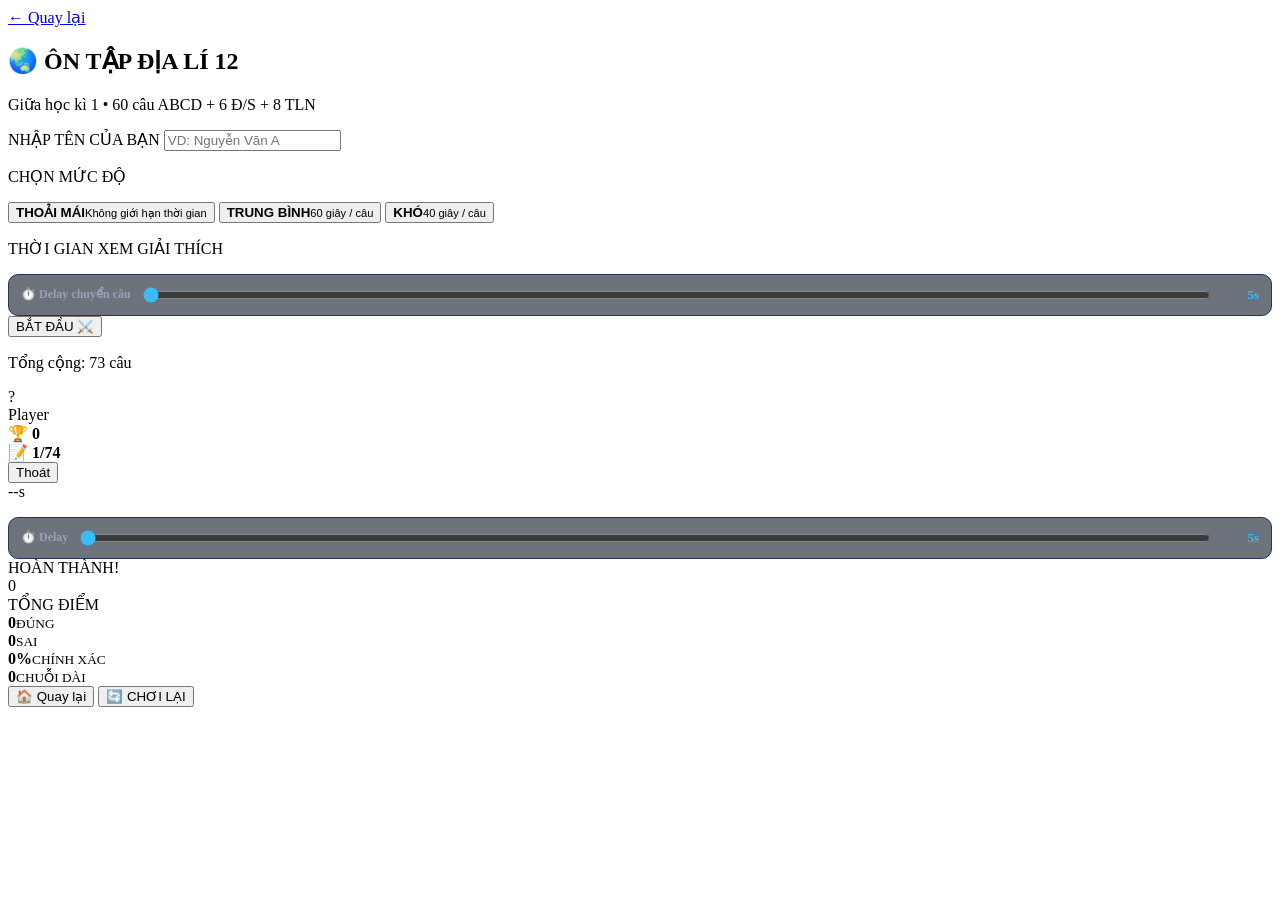
==== game-dia.html @ 47843f36 "Add initial game-dia.html file for geography quiz" ====
<!DOCTYPE html>
<html lang="vi">
<head>
<meta charset="UTF-8">
<meta name="viewport" content="width=device-width, initial-scale=1">
<title>Ôn tập Địa lí 12 - Giữa kì 1</title>
<link rel="stylesheet" href="style.css">
<style>
/* ===== OPTION ABCD ===== */
.option{display:flex;gap:12px;align-items:flex-start;width:100%;text-align:left;padding:13px 15px;border-radius:13px;border:1.5px solid #2b3a55;background:#101a2c;color:#dbe4f3;font-size:15px;line-height:1.5;cursor:pointer;transition:.16s;font-family:inherit;margin-bottom:10px}
.option:hover{border-color:#38bdf8;background:#16233a;transform:translateX(4px)}
.option .letter{flex:0 0 28px;height:28px;border-radius:50%;display:flex;align-items:center;justify-content:center;background:#26344d;font-weight:800;font-size:13px;color:#a8b8d0}
.option .otext{flex:1;padding-top:2px}
.option.correct{background:rgba(34,197,94,.16);border-color:#22c55e;color:#bbf7d0}
.option.correct .letter{background:#22c55e;color:#052e16}
.option.wrong{background:rgba(239,68,68,.16);border-color:#ef4444;color:#fecaca}
.option.wrong .letter{background:#ef4444;color:#450a0a}
.options.locked .option{pointer-events:none}

/* ===== ĐÚNG / SAI ===== */
.ds-doc{background:rgba(13,22,38,.9);border:1.5px solid #26344d;border-radius:14px;padding:16px;margin-bottom:14px}
.ds-doc .doc-label{display:inline-block;font-size:11px;font-weight:800;letter-spacing:1px;background:rgba(168,85,247,.15);color:#c084fc;padding:4px 10px;border-radius:99px;margin-bottom:10px}
.ds-doc .doc-text{font-size:14px;line-height:1.7;color:#e8eefc;font-style:italic;margin-bottom:10px}
.ds-statement{background:#101a2c;border:1.5px solid #26344d;border-radius:12px;padding:12px 14px;margin-bottom:10px;transition:.2s}
.ds-statement.correct{border-color:#22c55e;background:rgba(34,197,94,.08)}
.ds-statement.wrong{border-color:#ef4444;background:rgba(239,68,68,.08)}
.ds-statement.locked{pointer-events:none;opacity:.85}
.ds-statement .st-text{font-size:13.5px;line-height:1.55;color:#dbe4f3;margin-bottom:10px}
.ds-statement .st-text .st-letter{font-weight:900;color:#fbbf24;margin-right:6px}
.ds-statement .st-buttons{display:flex;gap:8px}
.ds-btn{flex:1;padding:9px 12px;border-radius:9px;font-family:inherit;font-size:13px;font-weight:800;cursor:pointer;border:1.5px solid;transition:.18s;background:transparent}
.ds-btn.dung{border-color:#22c55e;color:#4ade80}
.ds-btn.sai{border-color:#ef4444;color:#f87171}
.ds-btn.selected-dung{background:rgba(34,197,94,.25);color:#fff;border-color:#22c55e}
.ds-btn.selected-sai{background:rgba(239,68,68,.25);color:#fff;border-color:#ef4444}
.ds-btn.correct-ans{background:rgba(34,197,94,.3);color:#bbf7d0;border-color:#22c55e}
.ds-btn.wrong-ans{background:rgba(239,68,68,.3);color:#fecaca;border-color:#ef4444}
.ds-btn:disabled{cursor:not-allowed;opacity:.6}

/* ===== TRẢ LỜI NGẮN ===== */
.tl-q{background:rgba(13,22,38,.9);border:1.5px solid #26344d;border-radius:14px;padding:16px;margin-bottom:16px;font-size:15px;line-height:1.7;color:#e8eefc;white-space:pre-line}
.tl-input-wrap{display:flex;gap:8px;margin-bottom:12px}
.tl-input{flex:1;padding:14px 16px;border-radius:12px;background:#0d1626;border:2px solid #2b3a55;color:#e2e8f0;font-size:16px;font-family:inherit;outline:none}
.tl-input:focus{border-color:#38bdf8}
.tl-input.correct{border-color:#22c55e;background:rgba(34,197,94,.08)}
.tl-input.wrong{border-color:#ef4444;background:rgba(239,68,68,.08)}
.tl-submit{padding:14px 20px;border-radius:12px;border:none;background:linear-gradient(90deg,#0ea5e9,#6366f1);color:#fff;font-weight:800;font-size:14px;font-family:inherit;cursor:pointer;white-space:nowrap}
.tl-submit:disabled{opacity:.5;cursor:not-allowed}
.tl-hint{padding:10px 14px;border-radius:10px;background:rgba(56,189,248,.08);border:1px solid rgba(56,189,248,.25);color:#7dd3fc;font-size:13px;margin-bottom:10px}

/* ===== GIẢI THÍCH ===== */
.explain-box{padding:12px 14px;border-radius:10px;background:rgba(34,197,94,.08);border:1.5px solid #22c55e;color:#bbf7d0;font-size:13.5px;margin-top:12px;display:none;line-height:1.6}
.explain-box.show{display:block}
.explain-box.wrong{background:rgba(239,68,68,.08);border-color:#ef4444;color:#fecaca}
.explain-box .ex-label{font-weight:900;display:block;margin-bottom:6px;font-size:12.5px;letter-spacing:.5px}

/* ===== FEEDBACK ===== */
.ds-feedback{text-align:center;padding:12px;border-radius:10px;font-weight:800;font-size:14px;margin-top:12px;display:none}
.ds-feedback.show{display:block}
.ds-feedback.ok{background:rgba(34,197,94,.12);border:1.5px solid #22c55e;color:#4ade80}
.ds-feedback.no{background:rgba(239,68,68,.12);border:1.5px solid #ef4444;color:#f87171}

/* ===== DELAY SLIDER ===== */
.delay-row{display:flex;align-items:center;gap:10px;margin-top:14px;padding:10px 12px;background:rgba(13,22,38,.6);border:1px solid #26344d;border-radius:10px}
.delay-row .lbl{font-size:12px;font-weight:700;color:#94a3b8;white-space:nowrap}
.delay-row input[type="range"]{flex:1;accent-color:#38bdf8;cursor:pointer}
.delay-row .val{font-size:13px;font-weight:900;color:#38bdf8;min-width:36px;text-align:right}
</style>
</head>
<body>
<div class="app">

<!-- ===== MÀN HÌNH BẮT ĐẦU ===== -->
<section id="screenStart" class="screen active">
  <div class="card">
    <a href="game.html" class="btn-back">← Quay lại</a>
    <h1>🌏 ÔN TẬP ĐỊA LÍ 12</h1>
    <p class="sub">Giữa học kì 1 • 60 câu ABCD + 6 Đ/S + 8 TLN</p>

    <label class="field">
      <span>NHẬP TÊN CỦA BẠN</span>
      <input id="playerName" type="text" maxlength="20" placeholder="VD: Nguyễn Văn A" autocomplete="off">
    </label>

    <p class="label-diff">CHỌN MỨC ĐỘ</p>
    <div class="diff-grid" id="diffGrid">
      <button class="diff on" type="button" data-key="easy">
        <b>THOẢI MÁI</b><small>Không giới hạn thời gian</small>
      </button>
      <button class="diff" type="button" data-key="medium">
        <b>TRUNG BÌNH</b><small>60 giây / câu</small>
      </button>
      <button class="diff" type="button" data-key="hard">
        <b>KHÓ</b><small>40 giây / câu</small>
      </button>
    </div>

    <p class="label-diff">THỜI GIAN XEM GIẢI THÍCH</p>
    <div class="delay-row">
      <span class="lbl">⏱️ Delay chuyển câu</span>
      <input type="range" id="delaySlider" min="0" max="2" step="1" value="0">
      <span class="val" id="delayVal">5s</span>
    </div>

    <button class="btn-primary" id="btnStart">BẮT ĐẦU ⚔️</button>
    <p class="foot" id="totalInfo">Đang tải câu hỏi...</p>
  </div>
</section>

<!-- ===== MÀN HÌNH LÀM BÀI ===== -->
<section id="screenQuiz" class="screen">
  <div class="card">
    <div class="topbar">
      <div class="who">
        <div class="ava" id="avatar">?</div>
        <span class="nm" id="hudName">Player</span>
      </div>
      <div class="stats">
        <div class="chip">🏆 <b id="hudScore">0</b></div>
        <div class="chip">📝 <b id="hudProgress">1/74</b></div>
        <button class="btn-quit" id="btnQuit">Thoát</button>
      </div>
    </div>

    <div class="timer-wrap" id="timerWrap">
      <div class="timer-track"><div class="timer-fill" id="timerFill"></div></div>
      <div class="timer-txt" id="timerText">--s</div>
    </div>

    <div id="questionWrap"></div>
    <div class="ds-feedback" id="feedback"></div>
    <div class="explain-box" id="explainBox"></div>

    <div class="delay-row" style="margin-top:16px">
      <span class="lbl">⏱️ Delay</span>
      <input type="range" id="delaySlider2" min="0" max="2" step="1" value="0">
      <span class="val" id="delayVal2">5s</span>
    </div>
  </div>
</section>

<!-- ===== MÀN HÌNH KẾT THÚC ===== -->
<section id="screenEnd" class="screen">
  <div class="card">
    <div class="end-title" id="endTitle">HOÀN THÀNH!</div>
    <div class="end-name" id="endName"></div>
    <div class="score-big" id="endScore">0</div>
    <div class="score-lbl">TỔNG ĐIỂM</div>

    <div class="stat-grid">
      <div class="stat g"><b id="stCorrect">0</b><small>ĐÚNG</small></div>
      <div class="stat r"><b id="stWrong">0</b><small>SAI</small></div>
      <div class="stat y"><b id="stAcc">0%</b><small>CHÍNH XÁC</small></div>
      <div class="stat"><b id="stStreak">0</b><small>CHUỖI DÀI</small></div>
    </div>

    <div class="wrong-list" id="wrongList"></div>

    <div class="btn-row">
      <button class="btn-ghost" id="btnHome">🏠 Quay lại</button>
      <button class="btn-primary" id="btnReplay" style="flex:1">🔄 CHƠI LẠI</button>
    </div>
  </div>
</section>

</div>
<script>
/* ===== STATE ===== */
const params = new URLSearchParams(window.location.search);
let DANH_SACH_CAU = [];
let danhSachChoi = [];
let cauHienTai = 0;
let selectedDiff = "easy";
let playerName = "";
let score = 0;
let correctCount = 0;
let wrongCount = 0;
let streak = 0;
let bestStreak = 0;
let timerId = null;
let timeLeft = 0;
let totalTime = 0;
let wrongList = [];
let soYDaTraLoi = 0;
let soYDungTrongCau = 0;
let delayOptions = [5, 10, 20];   /* 3 mức delay */
let delayChoice = 0;              /* index vào delayOptions */

const $ = id => document.getElementById(id);

const DIFFICULTIES = {
  easy:   { label:"THOẢI MÁI",   time: 0  },
  medium: { label:"TRUNG BÌNH",  time: 60 },
  hard:   { label:"KHÓ",         time: 40 }
};

/* ===== LOAD DATA ===== */
const scriptData = document.createElement("script");
scriptData.src = "data/dia-giua-ki-1.js";
scriptData.onerror = function(){
  $("totalInfo").innerHTML = '<span style="color:#f87171">⚠️ Chưa có file data/dia-giua-ki-1.js!</span>';
  $("btnStart").disabled = true;
};
scriptData.onload = function(){
  DANH_SACH_CAU = window.DIA_ALL || [];
  $("totalInfo").textContent = "Tổng cộng: " + DANH_SACH_CAU.length + " câu";
  initEvents();
};
document.body.appendChild(scriptData);

/* ===== INIT EVENTS ===== */
function initEvents(){
  /* Chọn mức độ */
  [...$("diffGrid").querySelectorAll(".diff")].forEach(btn=>{
    btn.onclick = ()=>{
      selectedDiff = btn.dataset.key;
      [...$("diffGrid").children].forEach(b=>b.classList.toggle("on", b === btn));
    };
  });

  /* Gán sự kiện cho 2 thanh gạt delay */
  ["delaySlider", "delaySlider2"].forEach(id => {
    const el = $(id);
    if(!el) return;
    el.value = delayChoice;
    el.oninput = function(){
      delayChoice = parseInt(this.value);
      updateDelayLabels();
    };
  });
  updateDelayLabels();

  $("btnStart").onclick = startGame;
  $("playerName").addEventListener("keydown", e=>{ if(e.key === "Enter") startGame(); });
  $("btnQuit").onclick = ()=>{ if(confirm("Thoát?")) window.location.href = "game.html"; };
  $("btnHome").onclick = ()=>{ window.location.href = "game.html"; };
  $("btnReplay").onclick = ()=>{ window.location.reload(); };
}

/* Cập nhật nhãn hiển thị delay trên cả 2 thanh gạt */
function updateDelayLabels(){
  const txt = delayOptions[delayChoice] + "s";
  if($("delayVal"))  $("delayVal").textContent  = txt;
  if($("delayVal2")) $("delayVal2").textContent = txt;
}

/* Lấy số giây delay hiện tại */
function getDelaySec(){
  return delayOptions[delayChoice];
}

/* ===== START GAME ===== */
function startGame(){
  const name = $("playerName").value.trim();
  if(!name){
    $("playerName").classList.add("err");
    $("playerName").focus();
    setTimeout(()=>$("playerName").classList.remove("err"), 450);
    return;
  }
  if(DANH_SACH_CAU.length === 0){ alert("Chưa có câu hỏi!"); return; }

  playerName = name;
  score = 0; correctCount = 0; wrongCount = 0; streak = 0; bestStreak = 0;
  cauHienTai = 0; wrongList = [];
  soYDaTraLoi = 0; soYDungTrongCau = 0;

  /* Trộn thứ tự câu hỏi */
  danhSachChoi = [...DANH_SACH_CAU].sort(()=>Math.random()-0.5);

  $("hudName").textContent = playerName;
  $("avatar").textContent = playerName.charAt(0).toUpperCase();
  $("hudScore").textContent = "0";

  showScreen("screenQuiz");
  renderQuestion();
}

function showScreen(id){
  document.querySelectorAll(".screen").forEach(s=>s.classList.toggle("active", s.id === id));
  window.scrollTo({top:0, behavior:"smooth"});
}

/* ===== RENDER CÂU HỎI (router) ===== */
function renderQuestion(){
  if(cauHienTai >= danhSachChoi.length || !danhSachChoi[cauHienTai]){
    endGame(); return;
  }

  const cau = danhSachChoi[cauHienTai];
  $("hudProgress").textContent = (cauHienTai + 1) + "/" + danhSachChoi.length;

  const wrap = $("questionWrap");
  wrap.innerHTML = "";

  const fb = $("feedback");
  fb.textContent = "";
  fb.className = "ds-feedback";

  const ex = $("explainBox");
  ex.textContent = "";
  ex.className = "explain-box";

  soYDaTraLoi = 0;
  soYDungTrongCau = 0;

  if(cau.type === "abcd")         renderABCD(cau, wrap);
  else if(cau.type === "dungsai") renderDungSai(cau, wrap);
  else if(cau.type === "tlngan")  renderTLNgan(cau, wrap);

  startTimer();
}

/* ===== BỘ ĐẾM THỜI GIAN ===== */
function startTimer(){
  clearInterval(timerId);
  const cfg = DIFFICULTIES[selectedDiff];
  const time = cfg.time;

  if(time === 0){
    $("timerWrap").style.display = "none";
    return;
  }
  $("timerWrap").style.display = "flex";
  totalTime = time;
  timeLeft = time;
  paintTimer();

  timerId = setInterval(function(){
    timeLeft -= 0.1;
    if(timeLeft <= 0){
      timeLeft = 0; paintTimer();
      clearInterval(timerId);
      handleTimeout();
    } else paintTimer();
  }, 100);
}

function paintTimer(){
  const p = Math.max(0, timeLeft / totalTime) * 100;
  const fill = $("timerFill");
  fill.style.width = p + "%";
  fill.style.background = p>50 ? "linear-gradient(90deg,#22c55e,#4ade80)"
    : p>20 ? "linear-gradient(90deg,#f59e0b,#fbbf24)"
    : "linear-gradient(90deg,#dc2626,#ef4444)";
  $("timerText").textContent = Math.ceil(timeLeft) + "s";
  $("timerText").style.color = p<=20 ? "#f87171" : "#94a3b8";
}

/* ===== FEEDBACK + GIẢI THÍCH ===== */
function setFeedback(ok, text){
  const f = $("feedback");
  f.textContent = text;
  f.className = "ds-feedback show " + (ok ? "ok" : "no");
}

function showExplain(text, isCorrect){
  const ex = $("explainBox");
  ex.className = "explain-box show" + (isCorrect ? "" : " wrong");
  ex.innerHTML = '<span class="ex-label">' + (isCorrect ? "💡 GIẢI THÍCH" : "💡 ĐÁP ÁN & GIẢI THÍCH") + '</span>' + text;
}

/* ===== CHUYỂN CÂU (delay theo thanh gạt) ===== */
function nextAfterDelay(){
  clearInterval(timerId);
  cauHienTai++;
  const sec = getDelaySec();
  setTimeout(function(){
    renderQuestion();
  }, sec * 1000);
}

/* ===== XỬ LÝ HẾT GIỜ ===== */
function handleTimeout(){
  const cau = danhSachChoi[cauHienTai];
  if(!cau) return;
  streak = 0;
  const type = cau.type;

  if(type === "abcd"){
    wrongCount++;
    wrongList.push({ type:"ABCD", q:cau.q, correct:"ABCD"[cau.a] + ". " + cau.o[cau.a] });
    const opts = $("options");
    if(opts){
      opts.classList.add("locked");
      [...opts.children].forEach(function(b,i){ if(i === cau.a) b.classList.add("correct"); });
    }
    showExplain(cau.explain || "Đáp án đúng là " + "ABCD"[cau.a], false);
  } else if(type === "dungsai"){
    const conLai = 4 - soYDaTraLoi;
    wrongCount += conLai;
    cau.statements.forEach(function(st, idx){
      const el = document.querySelector('.ds-statement[data-idx="' + idx + '"]');
      if(el && !el.classList.contains("locked")){
        el.classList.add("locked", "wrong");
        const btns = el.querySelectorAll(".ds-btn");
        btns.forEach(function(b){ b.disabled = true; });
        if(st.answer) btns[0].classList.add("correct-ans");
        else btns[1].classList.add("correct-ans");
        wrongList.push({ type:"Đ/S", q:"Ý " + "abcd"[idx] + ") " + st.text, correct: st.answer ? "ĐÚNG" : "SAI" });
      }
    });
    showExplain("Hết giờ! Xem các ý đúng/sai bên trên.", false);
  } else if(type === "tlngan"){
    wrongCount++;
    const input = $("tlInput");
    if(input){ input.disabled = true; input.classList.add("wrong"); }
    const btn = $("tlSubmit");
    if(btn) btn.disabled = true;
    wrongList.push({ type:"TLN", q:cau.q, correct:cau.accept[0], userAns:"(hết giờ)" });
    showExplain('<b>Đáp án:</b> ' + cau.accept[0] + '<br>' + (cau.explain || ""), false);
  }

  setFeedback(false, "⏰ Hết giờ! Chuyển câu tiếp...");
  nextAfterDelay();
}
</script>
<script>
/* ===== RENDER ABCD (CÓ TRỘN ĐÁP ÁN) ===== */
function renderABCD(cau, wrap){
  /* Tạo mảng index [0,1,2,3] rồi trộn */
  const idxArr = [0, 1, 2, 3];
  for(let i = idxArr.length - 1; i > 0; i--){
    const j = Math.floor(Math.random() * (i + 1));
    [idxArr[i], idxArr[j]] = [idxArr[j], idxArr[i]];
  }
  /* correctIdxMoi = vị trí mới của đáp án đúng sau khi trộn */
  const correctIdxMoi = idxArr.indexOf(cau.a);

  const qbox = document.createElement("div");
  qbox.className = "qbox";
  qbox.innerHTML = '<div class="badge">CÂU HỎI ABCD</div><div id="qText">' + cau.q + '</div>';
  wrap.appendChild(qbox);

  const opts = document.createElement("div");
  opts.className = "options";
  opts.id = "options";

  idxArr.forEach((origIdx, newIdx)=>{
    const btn = document.createElement("button");
    btn.type = "button";
    btn.className = "option";
    btn.innerHTML = '<span class="letter">' + "ABCD"[newIdx] + '</span><span class="otext">' + cau.o[origIdx] + '</span>';
    btn.onclick = ()=>submitABCD(newIdx, correctIdxMoi, opts, cau);
    opts.appendChild(btn);
  });
  wrap.appendChild(opts);
}

function submitABCD(userIdx, correctIdx, opts, cau){
  if(opts.classList.contains("locked")) return;
  opts.classList.add("locked");
  clearInterval(timerId);

  const btns = [...opts.children];
  const isCorrect = (userIdx === correctIdx);

  btns[correctIdx].classList.add("correct");
  if(!isCorrect) btns[userIdx].classList.add("wrong");

  if(isCorrect){
    score += 100;
    correctCount++;
    streak++;
    if(streak > bestStreak) bestStreak = streak;
    setFeedback(true, "✅ Chính xác! +100đ");
    showExplain(cau.explain || "Đáp án đúng.", true);
  } else {
    streak = 0;
    wrongCount++;
    wrongList.push({
      type: "ABCD",
      q: cau.q,
      correct: "ABCD"[correctIdx] + ". " + cau.o[cau.a]
    });
    setFeedback(false, "❌ Sai! Đáp án: " + "ABCD"[correctIdx]);
    showExplain((cau.explain || "") + "<br><b>Đáp án đúng:</b> " + "ABCD"[correctIdx], false);
  }
  $("hudScore").textContent = score;
  nextAfterDelay();
}

/* ===== RENDER ĐÚNG / SAI ===== */
function renderDungSai(cau, wrap){
  const qbox = document.createElement("div");
  qbox.className = "qbox";
  qbox.innerHTML = '<div class="badge">CÂU HỎI ĐÚNG / SAI</div>';
  wrap.appendChild(qbox);

  if(cau.q){
    const doc = document.createElement("div");
    doc.className = "ds-doc";
    doc.innerHTML = '<span class="doc-label">📖 ĐỌC ĐOẠN TƯ LIỆU</span><div class="doc-text">' + cau.q + '</div>';
    wrap.appendChild(doc);
  }

  const title = document.createElement("div");
  title.style.cssText = "font-size:13px;font-weight:800;color:#fbbf24;margin:14px 0 10px;letter-spacing:.5px";
  title.textContent = "ĐÁNH GIÁ ĐÚNG / SAI CÁC Ý SAU:";
  wrap.appendChild(title);

  cau.statements.forEach((st, idx)=>{
    const letter = "abcd"[idx];
    const el = document.createElement("div");
    el.className = "ds-statement";
    el.dataset.idx = idx;

    const text = document.createElement("div");
    text.className = "st-text";
    text.innerHTML = '<span class="st-letter">' + letter + ')</span>' + st.text;

    const buttons = document.createElement("div");
    buttons.className = "st-buttons";

    const btnD = document.createElement("button");
    btnD.type = "button";
    btnD.className = "ds-btn dung";
    btnD.textContent = "✓ ĐÚNG";
    btnD.onclick = ()=>selectDungSai(idx, true, cau, el);

    const btnS = document.createElement("button");
    btnS.type = "button";
    btnS.className = "ds-btn sai";
    btnS.textContent = "✗ SAI";
    btnS.onclick = ()=>selectDungSai(idx, false, cau, el);

    buttons.append(btnD, btnS);
    el.append(text, buttons);
    wrap.appendChild(el);
  });
}

function selectDungSai(idx, chonDung, cau, el){
  if(el.classList.contains("locked")) return;
  el.classList.add("locked");

  const st = cau.statements[idx];
  const btns = el.querySelectorAll(".ds-btn");
  const dungThatSu = st.answer;
  const traLoiDung = (chonDung === dungThatSu);

  if(chonDung) btns[0].classList.add("selected-dung");
  else btns[1].classList.add("selected-sai");

  if(dungThatSu){
    btns[0].classList.add("correct-ans");
    if(!chonDung) btns[1].classList.add("wrong-ans");
  } else {
    btns[1].classList.add("correct-ans");
    if(chonDung) btns[0].classList.add("wrong-ans");
  }
  btns.forEach(b=>b.disabled = true);

  if(traLoiDung){
    el.classList.add("correct");
    soYDungTrongCau++;
    score += 25;
    correctCount++;
    streak++;
    if(streak > bestStreak) bestStreak = streak;
  } else {
    el.classList.add("wrong");
    streak = 0;
    wrongCount++;
    wrongList.push({
      type: "Đ/S",
      q: "Ý " + "abcd"[idx] + ") " + st.text,
      correct: dungThatSu ? "ĐÚNG" : "SAI"
    });
  }
  soYDaTraLoi++;
  $("hudScore").textContent = score;

  /* Đã trả lời hết 4 ý */
  if(soYDaTraLoi >= 4){
    let bonus = 0;
    if(soYDungTrongCau === 4){ bonus = 50; score += 50; }
    $("hudScore").textContent = score;
    const ok = soYDungTrongCau >= 2;
    setFeedback(ok, "Hoàn thành! Đúng " + soYDungTrongCau + "/4 ý" + (bonus ? " (+50 bonus)" : ""));
    showExplain("Đúng " + soYDungTrongCau + "/4 ý." + (bonus ? " <b>+50đ thưởng!</b>" : ""), ok);
    nextAfterDelay();
  }
}

/* ===== RENDER TRẢ LỜI NGẮN ===== */
function renderTLNgan(cau, wrap){
  const qBox = document.createElement("div");
  qBox.className = "tl-q";
  qBox.textContent = cau.q;
  wrap.appendChild(qBox);

  if(cau.hint){
    const hint = document.createElement("div");
    hint.className = "tl-hint";
    hint.innerHTML = '<b>💡 Gợi ý:</b> ' + cau.hint;
    wrap.appendChild(hint);
  }

  const inputWrap = document.createElement("div");
  inputWrap.className = "tl-input-wrap";
  const input = document.createElement("input");
  input.type = "text";
  input.className = "tl-input";
  input.id = "tlInput";
  input.placeholder = "Nhập đáp án...";
  input.autocomplete = "off";
  const btn = document.createElement("button");
  btn.type = "button";
  btn.className = "tl-submit";
  btn.id = "tlSubmit";
  btn.textContent = "KIỂM TRA";
  btn.onclick = ()=>submitTLN(cau);
  input.addEventListener("keydown", e=>{ if(e.key === "Enter") submitTLN(cau); });
  inputWrap.append(input, btn);
  wrap.appendChild(inputWrap);

  input.focus();
}

function submitTLN(cau){
  const input = $("tlInput");
  if(!input || input.disabled) return;
  const userAns = input.value.trim();
  if(!userAns) return;

  clearInterval(timerId);
  const normalize = s => String(s).toLowerCase().replace(/\s+/g, "").replace(/[.,;]/g, "").replace(/°c/g, "");
  const correctArr = cau.accept.map(a => normalize(a));
  const isCorrect = correctArr.includes(normalize(userAns));

  input.disabled = true;
  $("tlSubmit").disabled = true;

  if(isCorrect){
    input.classList.add("correct");
    score += 100;
    correctCount++;
    streak++;
    if(streak > bestStreak) bestStreak = streak;
    setFeedback(true, "✅ Chính xác! +100đ");
    showExplain(cau.explain || "Đáp án đúng.", true);
  } else {
    input.classList.add("wrong");
    streak = 0;
    wrongCount++;
    wrongList.push({
      type: "TLN",
      q: cau.q,
      correct: cau.accept[0],
      userAns: userAns
    });
    setFeedback(false, "❌ Sai! Đáp án: " + cau.accept[0]);
    showExplain('<b>Đáp án đúng:</b> ' + cau.accept[0] + '<br>' + (cau.explain || ""), false);
  }
  $("hudScore").textContent = score;
  nextAfterDelay();
}

/* ===== KẾT THÚC GAME ===== */
function endGame(){
  clearInterval(timerId);
  const total = correctCount + wrongCount;
  const acc = total ? Math.round(correctCount / total * 100) : 0;

  $("endName").textContent = "Người chơi: " + playerName + " • Mức " + DIFFICULTIES[selectedDiff].label;
  $("endScore").textContent = score.toLocaleString("vi-VN");
  $("stCorrect").textContent = correctCount;
  $("stWrong").textContent = wrongCount;
  $("stAcc").textContent = acc + "%";
  $("stStreak").textContent = bestStreak;

  let title = "HOÀN THÀNH!";
  if(acc >= 90) title = "🏆 XUẤT SẮC!";
  else if(acc >= 70) title = "🌟 RẤT TỐT!";
  else if(acc >= 50) title = "👍 CỐ GẮNG THÊM!";
  else title = "📚 ÔN LẠI NHÉ!";
  $("endTitle").textContent = title;

  const list = $("wrongList");
  list.innerHTML = "";
  if(wrongList.length > 0){
    const h = document.createElement("h3");
    h.textContent = "❗ CÁC CÂU LÀM SAI (" + wrongList.length + ")";
    list.appendChild(h);
    wrongList.forEach(function(w){
      const d = document.createElement("div");
      d.className = "wrong-item";
      const typeColor = w.type === "ABCD" ? "#38bdf8" : w.type === "Đ/S" ? "#22c55e" : "#fbbf24";
      let html = '<div class="q"><span style="display:inline-block;padding:2px 8px;background:' + typeColor + ';color:#000;font-size:10.5px;font-weight:900;border-radius:99px;margin-right:6px">' + w.type + '</span>' + w.q + '</div>';
      html += '<div class="a">';
      if(w.userAns) html += 'Bạn trả lời: <b style="color:#f87171">' + w.userAns + '</b> | ';
      html += 'Đáp án: <b>' + w.correct + '</b></div>';
      d.innerHTML = html;
      list.appendChild(d);
    });
  } else {
    const d = document.createElement("div");
    d.className = "wrong-item";
    d.style.borderLeftColor = "#22c55e";
    d.innerHTML = '<div class="q" style="color:#4ade80;margin:0">🎉 Tuyệt vời! Không làm sai câu nào!</div>';
    list.appendChild(d);
  }

  showScreen("screenEnd");
}
</script>
</body>
</html>
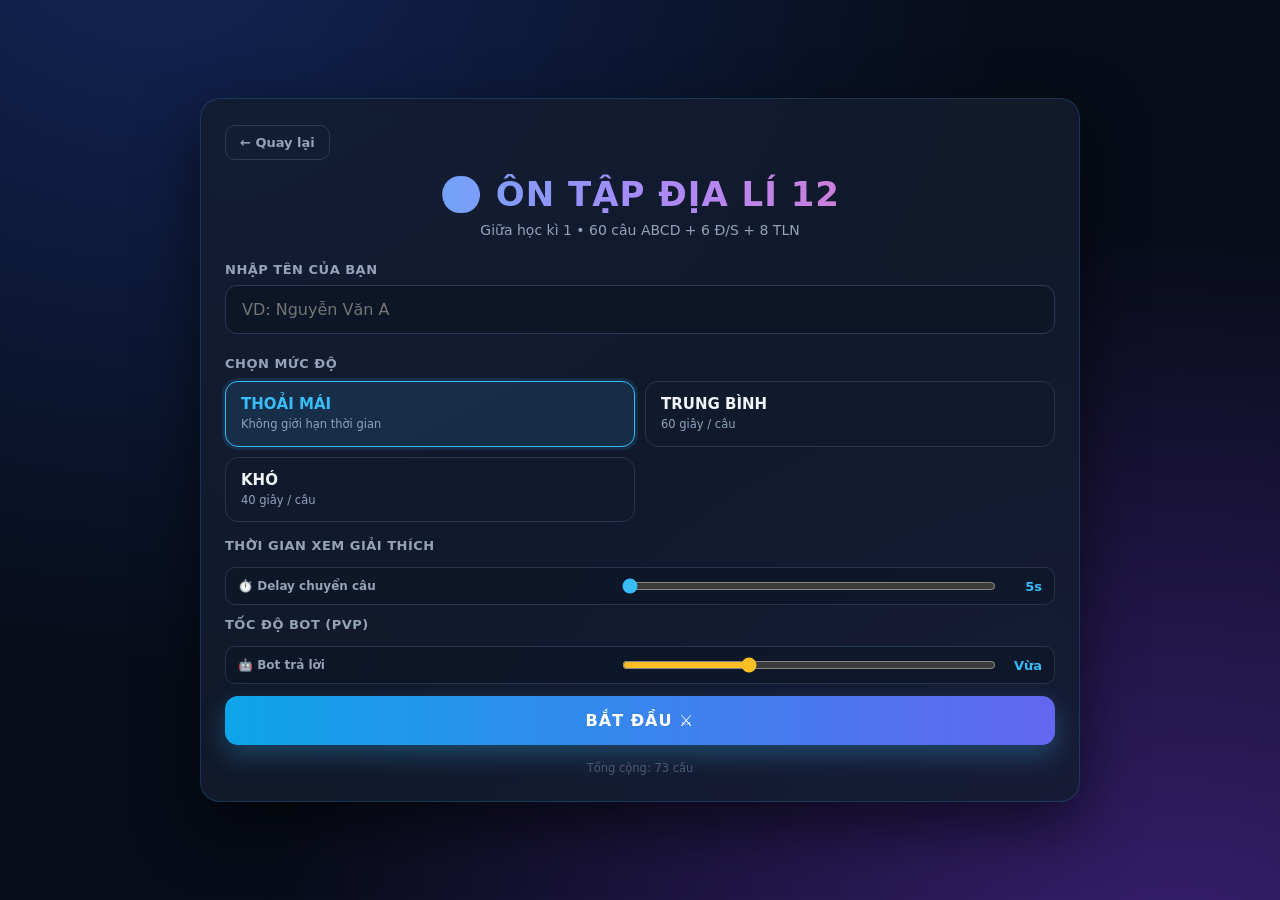
==== commit 9f3520ed: "Add bot speed control to game dialog" ====
--- a/game-dia.html
+++ b/game-dia.html
@@ -101,7 +101,12 @@
       <input type="range" id="delaySlider" min="0" max="2" step="1" value="0">
       <span class="val" id="delayVal">5s</span>
     </div>
-
+<p class="label-diff">TỐC ĐỘ BOT (PVP)</p>
+<div class="delay-row" id="botSpeedRow">
+  <span class="lbl">🤖 Bot trả lời</span>
+  <input type="range" id="botSpeedSlider" min="0" max="3" step="1" value="1">
+  <span class="val" id="botSpeedVal">Vừa</span>
+</div>
     <button class="btn-primary" id="btnStart">BẮT ĐẦU ⚔️</button>
     <p class="foot" id="totalInfo">Đang tải câu hỏi...</p>
   </div>
--- a/style.css
+++ b/style.css
@@ -0,0 +1,482 @@
+/* ========================================
+   RESET & BASE
+   ======================================== */
+*{margin:0;padding:0;box-sizing:border-box}
+html,body{height:100%}
+body{
+  font-family:'Segoe UI',system-ui,Arial,sans-serif;
+  background:#070c18;
+  background-image:radial-gradient(ellipse at 12% -10%,rgba(29,58,138,.55),transparent 55%),radial-gradient(ellipse at 92% 110%,rgba(124,58,237,.42),transparent 55%);
+  background-attachment:fixed;
+  min-height:100vh;color:#e2e8f0;padding:16px;
+  display:flex;justify-content:center;align-items:flex-start;
+  -webkit-tap-highlight-color:transparent;
+}
+.app{width:100%;max-width:880px;margin:auto}
+
+/* ========================================
+   TRANG CHỦ
+   ======================================== */
+.home-header{text-align:center;padding:20px 0 26px}
+.home-header h1{
+  font-size:clamp(26px,6vw,38px);letter-spacing:2px;font-weight:900;
+  background:linear-gradient(90deg,#38bdf8,#a78bfa,#f472b6);
+  -webkit-background-clip:text;background-clip:text;color:transparent;
+  margin-bottom:8px;
+}
+.home-sub{color:#94a3b8;font-size:14px}
+.home-footer{text-align:center;color:#4a5a73;font-size:12px;margin-top:24px;padding:16px 0}
+
+.subject-grid{
+  display:grid;grid-template-columns:repeat(2,1fr);gap:14px;
+}
+@media(min-width:640px){.subject-grid{grid-template-columns:repeat(3,1fr)}}
+
+.subject-card{
+  display:block;text-decoration:none;color:inherit;
+  padding:22px 16px;border-radius:18px;text-align:center;
+  background:rgba(20,29,48,.82);
+  border:1.5px solid rgba(148,163,184,.18);
+  transition:.25s;cursor:pointer;position:relative;overflow:hidden;
+}
+.subject-card::before{
+  content:"";position:absolute;inset:0;opacity:.15;transition:.25s;
+}
+.subject-card:hover{transform:translateY(-4px);border-color:rgba(56,189,248,.5)}
+.subject-card:hover::before{opacity:.28}
+.subject-card .subject-icon{font-size:46px;margin-bottom:10px;position:relative}
+.subject-card .subject-name{font-size:15px;font-weight:900;letter-spacing:1.5px;position:relative}
+.subject-card .subject-desc{font-size:12px;color:#94a3b8;margin-top:5px;position:relative}
+.subject-card .subject-stats{
+  font-size:11px;color:#38bdf8;font-weight:700;margin-top:8px;position:relative;
+}
+.subject-card .subject-badge{
+  position:absolute;top:10px;right:10px;
+  background:rgba(148,163,184,.2);color:#94a3b8;
+  font-size:9.5px;font-weight:800;letter-spacing:1px;
+  padding:3px 7px;border-radius:99px;
+}
+
+/* Màu riêng từng môn */
+.subject-card.lich-su::before{background:radial-gradient(circle at 50% 0%,#fbbf24,transparent 70%)}
+.subject-card.lich-su .subject-name{color:#fbbf24}
+.subject-card.dia-ly::before{background:radial-gradient(circle at 50% 0%,#22c55e,transparent 70%)}
+.subject-card.dia-ly .subject-name{color:#22c55e}
+.subject-card.vat-ly::before{background:radial-gradient(circle at 50% 0%,#38bdf8,transparent 70%)}
+.subject-card.vat-ly .subject-name{color:#38bdf8}
+.subject-card.toan::before{background:radial-gradient(circle at 50% 0%,#a855f7,transparent 70%)}
+.subject-card.toan .subject-name{color:#a855f7}
+.subject-card.hoa::before{background:radial-gradient(circle at 50% 0%,#f472b6,transparent 70%)}
+.subject-card.hoa .subject-name{color:#f472b6}
+
+/* ========================================
+   CARD, SCREEN, BUTTON
+   ======================================== */
+.screen{display:none;animation:fade .35s ease}
+.screen.active{display:block}
+@keyframes fade{from{opacity:0;transform:translateY(12px)}to{opacity:1;transform:none}}
+.card{
+  background:rgba(20,29,48,.82);
+  border:1px solid rgba(56,189,248,.18);
+  border-radius:20px;padding:26px 24px;
+  box-shadow:0 24px 60px rgba(0,0,0,.55);
+  backdrop-filter:blur(8px);
+}
+h1{
+  font-size:clamp(22px,5vw,34px);text-align:center;letter-spacing:1px;
+  background:linear-gradient(90deg,#38bdf8,#a78bfa,#f472b6);
+  -webkit-background-clip:text;background-clip:text;color:transparent;
+  margin-bottom:8px;font-weight:800;
+}
+.sub{text-align:center;color:#94a3b8;font-size:14px;margin-bottom:24px}
+
+.field{display:block;margin-bottom:22px}
+.field span{display:block;font-size:13px;color:#94a3b8;margin-bottom:8px;font-weight:600;letter-spacing:.5px}
+.field input{
+  width:100%;padding:14px 16px;border-radius:12px;
+  background:#0d1626;border:1px solid #2b3a55;color:#e2e8f0;
+  font-size:16px;font-family:inherit;outline:none;transition:.2s;
+}
+.field input:focus{border-color:#38bdf8;box-shadow:0 0 0 3px rgba(56,189,248,.15)}
+.field input.err{border-color:#ef4444;animation:shake .4s}
+@keyframes shake{0%,100%{transform:translateX(0)}25%{transform:translateX(-7px)}75%{transform:translateX(7px)}}
+
+.label-diff{font-size:13px;color:#94a3b8;margin-bottom:10px;font-weight:600;letter-spacing:.5px}
+.diff-grid{display:grid;grid-template-columns:repeat(2,1fr);gap:10px;margin-bottom:16px}
+@media(max-width:520px){.diff-grid{grid-template-columns:1fr}}
+.diff{
+  text-align:left;padding:13px 15px;border-radius:13px;cursor:pointer;
+  background:#101a2c;border:1.5px solid #26344d;color:#cbd5e1;
+  transition:.18s;font-family:inherit;
+}
+.diff:hover{border-color:#3b82f6;transform:translateY(-2px)}
+.diff.on{border-color:#38bdf8;background:rgba(56,189,248,.12);box-shadow:0 0 0 3px rgba(56,189,248,.12)}
+.diff b{display:block;font-size:15px;margin-bottom:3px;color:#f1f5f9}
+.diff small{font-size:11.5px;color:#8fa3bd;line-height:1.45;display:block}
+.diff.on b{color:#38bdf8}
+.diff.pvp{border-color:#a855f7}
+.diff.pvp.on{background:rgba(168,85,247,.12);border-color:#a855f7}
+.diff.pvp.on b{color:#c084fc}
+
+.btn-primary{
+  width:100%;padding:15px;border:none;border-radius:13px;cursor:pointer;
+  font-size:16px;font-weight:800;letter-spacing:1px;font-family:inherit;
+  background:linear-gradient(90deg,#0ea5e9,#6366f1);color:#fff;
+  box-shadow:0 10px 26px rgba(56,189,248,.28);transition:.2s;
+}
+.btn-primary:hover{transform:translateY(-2px);box-shadow:0 14px 32px rgba(56,189,248,.4)}
+.btn-primary:active{transform:scale(.98)}
+
+.btn-online{
+  width:100%;padding:15px;border:none;border-radius:13px;cursor:pointer;
+  font-size:15px;font-weight:800;letter-spacing:1px;font-family:inherit;
+  background:linear-gradient(90deg,#10b981,#0ea5e9);color:#fff;
+  box-shadow:0 10px 26px rgba(16,185,129,.3);transition:.2s;
+  margin-top:10px;
+}
+.btn-online:hover{transform:translateY(-2px);box-shadow:0 14px 32px rgba(16,185,129,.45)}
+
+.btn-back{
+  display:inline-flex;align-items:center;gap:6px;
+  padding:9px 14px;border-radius:10px;cursor:pointer;
+  background:transparent;border:1.5px solid #2b3a55;color:#94a3b8;
+  font-family:inherit;font-size:13px;font-weight:700;transition:.2s;
+  margin-bottom:14px;text-decoration:none;
+}
+.btn-back:hover{border-color:#38bdf8;color:#38bdf8}
+
+.toggle-row{
+  display:flex;align-items:center;justify-content:space-between;
+  padding:13px 15px;border-radius:13px;background:#101a2c;
+  border:1.5px solid #26344d;margin-bottom:22px;cursor:pointer;transition:.2s;
+}
+.toggle-row:hover{border-color:#f59e0b}
+.toggle-row.on{border-color:#f59e0b;background:rgba(245,158,11,.08)}
+.toggle-row .lbl b{font-size:14px;color:#f1f5f9;display:block}
+.toggle-row .lbl small{font-size:11.5px;color:#94a3b8}
+.toggle-row.on .lbl b{color:#fbbf24}
+.toggle-switch{width:46px;height:26px;border-radius:99px;background:#334155;position:relative;transition:.2s;flex-shrink:0}
+.toggle-switch::after{content:"";position:absolute;top:3px;left:3px;width:20px;height:20px;border-radius:50%;background:#94a3b8;transition:.2s}
+.toggle-row.on .toggle-switch{background:#f59e0b}
+.toggle-row.on .toggle-switch::after{left:23px;background:#fff}
+/* ========================================
+   QUIZ UI
+   ======================================== */
+.topbar{display:flex;flex-wrap:wrap;gap:10px;align-items:center;justify-content:space-between;margin-bottom:14px}
+.who{display:flex;align-items:center;gap:8px;font-weight:700;font-size:14px;color:#cbd5e1;min-width:0}
+.who .ava{width:32px;height:32px;border-radius:50%;flex:0 0 32px;background:linear-gradient(135deg,#0ea5e9,#8b5cf6);display:flex;align-items:center;justify-content:center;font-size:14px;color:#fff}
+.who span.nm{overflow:hidden;text-overflow:ellipsis;white-space:nowrap;max-width:130px}
+.stats{display:flex;gap:8px;align-items:center;flex-wrap:wrap}
+.chip{background:#101a2c;border:1px solid #26344d;border-radius:10px;padding:7px 12px;font-size:13px;font-weight:700;color:#cbd5e1}
+.chip b{color:#38bdf8}
+.chip.streak b{color:#f59e0b}
+.chip.streak.hot{border-color:#f59e0b;box-shadow:0 0 14px rgba(245,158,11,.35);animation:pulse 1s infinite alternate}
+.chip.curse{border-color:#ef4444;background:rgba(239,68,68,.12)}
+.chip.curse b{color:#f87171}
+@keyframes pulse{from{transform:scale(1)}to{transform:scale(1.05)}}
+.btn-quit{background:transparent;border:1px solid #3b4a63;color:#94a3b8;padding:7px 12px;border-radius:10px;cursor:pointer;font-size:13px;font-family:inherit;transition:.2s}
+.btn-quit:hover{border-color:#ef4444;color:#ef4444}
+
+.prog-wrap{display:flex;align-items:center;gap:10px;margin-bottom:10px}
+.prog{flex:1;height:7px;background:#16233a;border-radius:99px;overflow:hidden}
+.prog i{display:block;height:100%;width:0;border-radius:99px;background:linear-gradient(90deg,#0ea5e9,#8b5cf6);transition:width .35s}
+.prog-txt{font-size:12px;color:#7c8ba3;font-weight:700;white-space:nowrap}
+
+.timer-wrap{display:flex;align-items:center;gap:10px;margin-bottom:18px}
+.timer-track{flex:1;height:9px;background:#16233a;border-radius:99px;overflow:hidden}
+.timer-fill{display:block;height:100%;width:100%;border-radius:99px;background:linear-gradient(90deg,#22c55e,#4ade80);transition:width .1s linear,background .3s}
+.timer-txt{font-size:13px;font-weight:800;color:#94a3b8;min-width:42px;text-align:right}
+
+.pvp-board{display:grid;grid-template-columns:repeat(2,1fr);gap:8px;margin-bottom:14px;padding:10px;background:rgba(13,22,38,.85);border:1px solid #26344d;border-radius:13px}
+@media(min-width:520px){.pvp-board{grid-template-columns:repeat(4,1fr)}}
+.pvp-player{padding:8px;border-radius:10px;background:#101a2c;border:1.5px solid #26344d;transition:.2s;display:flex;flex-direction:column;align-items:center;gap:3px;text-align:center}
+.pvp-player.me{border-color:#38bdf8;background:rgba(56,189,248,.1)}
+.pvp-player.correct{border-color:#22c55e;background:rgba(34,197,94,.12)}
+.pvp-player.wrong{border-color:#ef4444;background:rgba(239,68,68,.12)}
+.pvp-player.frozen{opacity:.45;border-color:#38bdf8}
+.pvp-player .ava{font-size:22px}
+.pvp-player .nm{font-size:11px;font-weight:700;color:#cbd5e1;overflow:hidden;text-overflow:ellipsis;white-space:nowrap;max-width:100%}
+.pvp-player .sc{font-size:15px;font-weight:900;color:#38bdf8}
+.pvp-player.me .nm{color:#7dd3fc}
+
+.qbox{background:rgba(13,22,38,.9);border:1px solid #26344d;border-radius:16px;padding:18px;margin-bottom:16px}
+.badge{display:inline-block;font-size:11px;font-weight:800;letter-spacing:1px;padding:4px 10px;border-radius:99px;background:#1e293b;color:#7c8ba3;margin-bottom:10px}
+.badge.review{background:rgba(245,158,11,.16);color:#fbbf24;border:1px solid rgba(245,158,11,.4)}
+.badge.curse{background:rgba(239,68,68,.16);color:#f87171;border:1px solid rgba(239,68,68,.4)}
+#qText{font-size:clamp(15px,2.6vw,17.5px);line-height:1.6;font-weight:600;color:#e8eefc}
+
+.options{display:flex;flex-direction:column;gap:10px}
+.options.locked .option{pointer-events:none}
+.option{display:flex;gap:12px;align-items:flex-start;width:100%;text-align:left;padding:13px 15px;border-radius:13px;border:1.5px solid #2b3a55;background:#101a2c;color:#dbe4f3;font-size:15px;line-height:1.5;cursor:pointer;transition:.16s;font-family:inherit}
+.option:hover{border-color:#38bdf8;background:#16233a;transform:translateX(4px)}
+.option .letter{flex:0 0 28px;height:28px;border-radius:50%;display:flex;align-items:center;justify-content:center;background:#26344d;font-weight:800;font-size:13px;color:#a8b8d0;transition:.16s}
+.option .otext{flex:1;padding-top:2px}
+.option.correct{background:rgba(34,197,94,.16);border-color:#22c55e;color:#bbf7d0;animation:pop .3s}
+.option.correct .letter{background:#22c55e;color:#052e16}
+.option.wrong{background:rgba(239,68,68,.16);border-color:#ef4444;color:#fecaca;animation:shake .4s}
+.option.wrong .letter{background:#ef4444;color:#450a0a}
+.option.eliminated{opacity:.25;text-decoration:line-through;pointer-events:none}
+@keyframes pop{0%{transform:scale(1)}50%{transform:scale(1.025)}100%{transform:scale(1)}}
+.feedback{margin-top:14px;font-size:14.5px;font-weight:700;min-height:22px;text-align:center;letter-spacing:.3px}
+.feedback.ok{color:#4ade80}
+.feedback.no{color:#f87171}
+
+.inv-bar{display:flex;gap:8px;flex-wrap:wrap;justify-content:center;padding:10px;background:rgba(13,22,38,.85);border:1px solid #26344d;border-radius:13px;margin:12px 0;min-height:60px;align-items:center}
+.inv-bar .empty{color:#64748b;font-size:12.5px;font-weight:600;font-style:italic}
+.item-btn{position:relative;width:52px;height:52px;border-radius:12px;border:2px solid;background:#0d1626;cursor:pointer;display:flex;align-items:center;justify-content:center;font-size:24px;transition:.2s}
+.item-btn:hover{transform:scale(1.12);filter:brightness(1.3)}
+.item-btn .cnt{position:absolute;top:-4px;right:-4px;background:#ef4444;color:#fff;font-size:10px;font-weight:900;width:18px;height:18px;border-radius:50%;display:flex;align-items:center;justify-content:center;border:2px solid #0d1626}
+.item-btn.gold{border-color:#fbbf24;box-shadow:0 0 10px rgba(251,191,36,.5)}
+.item-btn.freezeTime{border-color:#38bdf8;box-shadow:0 0 10px rgba(56,189,248,.5)}
+.item-btn.double{border-color:#f472b6;box-shadow:0 0 10px rgba(244,114,182,.5)}
+.item-btn.freezeBot{border-color:#22d3ee;box-shadow:0 0 10px rgba(34,211,238,.5)}
+.item-btn.fifty{border-color:#a855f7;box-shadow:0 0 10px rgba(168,85,247,.5)}
+
+/* ========================================
+   SURPRISE POPUP
+   ======================================== */
+.surprise-popup{position:fixed;inset:0;background:rgba(0,0,0,.78);z-index:10000;display:flex;align-items:center;justify-content:center;padding:20px;animation:fade .3s}
+.surprise-box{background:linear-gradient(160deg,#1a2440,#2a1a40);border:2px solid #fbbf24;border-radius:20px;padding:24px 22px;max-width:340px;width:100%;text-align:center;box-shadow:0 0 40px rgba(251,191,36,.5);animation:popIn .4s}
+@keyframes popIn{from{transform:scale(.7);opacity:0}to{transform:scale(1);opacity:1}}
+.surprise-box.curse{background:linear-gradient(160deg,#401a1a,#2a1a40);border-color:#ef4444;box-shadow:0 0 40px rgba(239,68,68,.5)}
+.surprise-box .tag{display:inline-block;padding:4px 12px;border-radius:99px;background:rgba(251,191,36,.2);color:#fbbf24;font-size:11px;font-weight:800;letter-spacing:1.5px;margin-bottom:10px}
+.surprise-box.curse .tag{background:rgba(239,68,68,.2);color:#f87171}
+.surprise-box .icon{font-size:60px;margin:6px 0;display:block;animation:bounce 1s infinite alternate}
+@keyframes bounce{from{transform:translateY(0)}to{transform:translateY(-8px)}}
+.surprise-box h3{font-size:19px;color:#fbbf24;margin-bottom:6px}
+.surprise-box.curse h3{color:#f87171}
+.surprise-box p{color:#cbd5e1;font-size:14px;line-height:1.55;margin-bottom:16px}
+.surprise-box .btn-claim{width:100%;padding:13px;border-radius:12px;cursor:pointer;font-family:inherit;font-size:15px;font-weight:800;background:linear-gradient(90deg,#fbbf24,#f59e0b);color:#1a1a1a;border:none}
+.surprise-box.curse .btn-claim{background:linear-gradient(90deg,#ef4444,#dc2626);color:#fff}
+
+.effect-badges{display:flex;gap:6px;flex-wrap:wrap;justify-content:center;margin-bottom:10px}
+.effect-badge{padding:5px 11px;border-radius:99px;font-size:11.5px;font-weight:800;background:rgba(56,189,248,.15);border:1px solid #38bdf8;color:#7dd3fc}
+.effect-badge.curse{background:rgba(239,68,68,.15);border-color:#ef4444;color:#f87171}
+
+/* ========================================
+   END SCREEN
+   ======================================== */
+.end-title{text-align:center;font-size:26px;font-weight:800;margin-bottom:6px;background:linear-gradient(90deg,#38bdf8,#a78bfa);-webkit-background-clip:text;background-clip:text;color:transparent}
+.end-name{text-align:center;color:#94a3b8;font-size:15px;margin-bottom:22px}
+.score-big{text-align:center;font-size:clamp(40px,10vw,64px);font-weight:900;line-height:1;background:linear-gradient(90deg,#fbbf24,#f472b6);-webkit-background-clip:text;background-clip:text;color:transparent;margin-bottom:4px}
+.score-lbl{text-align:center;font-size:13px;color:#7c8ba3;letter-spacing:2px;font-weight:700;margin-bottom:22px}
+.stat-grid{display:grid;grid-template-columns:repeat(4,1fr);gap:10px;margin-bottom:22px}
+@media(max-width:520px){.stat-grid{grid-template-columns:repeat(2,1fr)}}
+.stat{background:#101a2c;border:1px solid #26344d;border-radius:13px;padding:13px 8px;text-align:center}
+.stat b{display:block;font-size:20px;margin-bottom:3px;color:#38bdf8}
+.stat.g b{color:#4ade80}.stat.r b{color:#f87171}.stat.y b{color:#fbbf24}
+.stat small{font-size:11.5px;color:#7c8ba3;font-weight:600}
+.wrong-list{max-height:280px;overflow-y:auto;margin-bottom:22px;padding-right:4px}
+.wrong-list h3{font-size:14px;color:#f87171;margin-bottom:10px;letter-spacing:.5px}
+.wrong-item{background:#101a2c;border-left:3px solid #ef4444;border-radius:9px;padding:11px 13px;margin-bottom:9px;font-size:13.5px;line-height:1.55}
+.wrong-item .q{color:#cbd5e1;font-weight:600;margin-bottom:6px}
+.wrong-item .a{color:#4ade80;font-size:13px}
+.wrong-item .a b{color:#22c55e}
+.btn-row{display:flex;gap:10px}
+.btn-ghost{flex:1;padding:14px;border-radius:13px;cursor:pointer;font-family:inherit;font-size:15px;font-weight:700;background:transparent;color:#cbd5e1;border:1.5px solid #2b3a55;transition:.2s}
+.btn-ghost:hover{border-color:#38bdf8;color:#38bdf8}
+.foot{text-align:center;font-size:11.5px;color:#4a5a73;margin-top:16px}
+
+/* ========================================
+   ONLINE MODE
+   ======================================== */
+.mode-row{display:grid;grid-template-columns:1fr 1fr;gap:10px;margin-bottom:16px}
+@media(max-width:520px){.mode-row{grid-template-columns:1fr}}
+.btn-mode{padding:14px 12px;border-radius:13px;cursor:pointer;font-family:inherit;font-size:14px;font-weight:800;letter-spacing:.5px;background:linear-gradient(135deg,#1e293b,#334155);border:1.5px solid #3b82f6;color:#e2e8f0;transition:.2s}
+.btn-mode:hover{transform:translateY(-2px);border-color:#38bdf8}
+.btn-mode.on{background:linear-gradient(135deg,#0ea5e9,#6366f1);border-color:#38bdf8}
+.btn-mode small{display:block;font-size:10.5px;color:#94a3b8;margin-top:3px;font-weight:600}
+.btn-mode.on small{color:#dbeafe}
+
+.room-code{font-size:clamp(40px,12vw,58px);font-weight:900;letter-spacing:8px;text-align:center;padding:16px;border-radius:14px;background:#0d1626;border:2px dashed #38bdf8;margin:16px 0;font-family:monospace;background:linear-gradient(90deg,#0ea5e9,#a78bfa);-webkit-background-clip:text;background-clip:text;color:transparent}
+.input-code{width:100%;padding:16px;border-radius:12px;text-align:center;font-size:28px;font-weight:900;letter-spacing:10px;font-family:monospace;background:#0d1626;border:2px solid #2b3a55;color:#38bdf8;outline:none;text-transform:uppercase;transition:.2s}
+.input-code:focus{border-color:#38bdf8;box-shadow:0 0 0 3px rgba(56,189,248,.2)}
+.waiting{display:flex;align-items:center;justify-content:center;gap:6px;color:#94a3b8;font-size:14px;font-weight:600;margin-top:12px}
+.waiting i{width:8px;height:8px;border-radius:50%;background:#38bdf8;animation:bounceDot 1.4s infinite ease-in-out both}
+.waiting i:nth-child(2){animation-delay:.2s}
+.waiting i:nth-child(3){animation-delay:.4s}
+@keyframes bounceDot{0%,80%,100%{transform:scale(0);opacity:.5}40%{transform:scale(1);opacity:1}}
+
+.online-player-list{display:flex;flex-direction:column;gap:8px;margin:14px 0;max-height:320px;overflow-y:auto}
+.online-player-item{display:flex;align-items:center;gap:10px;padding:10px 13px;background:#101a2c;border:1.5px solid #26344d;border-radius:11px;transition:.2s}
+.online-player-item.me{border-color:#38bdf8;background:rgba(56,189,248,.08)}
+.online-player-item.ready{border-color:#22c55e;background:rgba(34,197,94,.08)}
+.online-player-item.host{border-color:#fbbf24}
+.online-player-ava{width:34px;height:34px;border-radius:50%;flex:0 0 34px;background:linear-gradient(135deg,#0ea5e9,#8b5cf6);display:flex;align-items:center;justify-content:center;font-size:15px;color:#fff;font-weight:800}
+.online-player-info{flex:1;min-width:0}
+.online-player-name{font-weight:700;font-size:14px;color:#e2e8f0;overflow:hidden;text-overflow:ellipsis;white-space:nowrap}
+.online-player-tags{font-size:10.5px;font-weight:700;letter-spacing:.5px;margin-top:2px}
+.online-player-tags .tg{display:inline-block;padding:1px 6px;border-radius:6px;margin-right:4px}
+.tg.host{background:rgba(251,191,36,.15);color:#fbbf24}
+.tg.ready{background:rgba(34,197,94,.15);color:#4ade80}
+.tg.wait{background:rgba(148,163,184,.15);color:#94a3b8}
+.online-player-score{font-weight:900;color:#38bdf8;font-size:15px}
+
+.btn-ready{width:100%;padding:14px;border-radius:13px;cursor:pointer;font-family:inherit;font-size:15px;font-weight:800;border:none;color:#fff;background:linear-gradient(90deg,#22c55e,#16a34a);transition:.2s;margin-top:14px}
+.btn-ready.off{background:linear-gradient(90deg,#475569,#334155)}
+.btn-ready:hover{transform:translateY(-2px)}
+.btn-ready:disabled{opacity:.5;cursor:not-allowed;transform:none}
+/* ===== CẢNH BÁO GAME FULL ===== */
+.warning-note{
+  padding:12px 14px;
+  border-radius:11px;
+  background:rgba(251,191,36,.1);
+  border:1.5px solid rgba(251,191,36,.45);
+  color:#fbbf24;
+  font-size:12.5px;
+  line-height:1.55;
+  margin-bottom:16px;
+  display:flex;
+  gap:9px;
+  align-items:flex-start;
+}
+.warning-note .wn-icon{
+  font-size:18px;
+  flex-shrink:0;
+  line-height:1.2;
+}
+.warning-note b{
+  color:#fcd34d;
+  display:block;
+  margin-bottom:3px;
+  font-size:13px;
+}
+.warning-note .wn-text{
+  color:#cbd5e1;
+  font-size:12px;
+}
+/* ===== GAME ĐÚNG/SAI ===== */
+.ds-doc{
+  background:rgba(13,22,38,.9);
+  border:1.5px solid #26344d;
+  border-radius:14px;
+  padding:16px;
+  margin-bottom:14px;
+}
+.ds-doc .doc-label{
+  display:inline-block;
+  font-size:11px;font-weight:800;letter-spacing:1px;
+  background:rgba(168,85,247,.15);color:#c084fc;
+  padding:4px 10px;border-radius:99px;margin-bottom:10px;
+}
+.ds-doc .doc-text{
+  font-size:14px;line-height:1.7;color:#e8eefc;
+  font-style:italic;margin-bottom:10px;
+}
+.ds-doc .doc-source{
+  font-size:11.5px;color:#94a3b8;text-align:right;
+  border-top:1px dashed rgba(148,163,184,.2);
+  padding-top:8px;margin-top:8px;
+}
+.ds-question-title{
+  font-size:13px;font-weight:800;color:#fbbf24;
+  margin:14px 0 10px;letter-spacing:.5px;
+}
+.ds-statement{
+  background:#101a2c;
+  border:1.5px solid #26344d;
+  border-radius:12px;
+  padding:12px 14px;
+  margin-bottom:10px;
+  transition:.2s;
+}
+.ds-statement.correct{border-color:#22c55e;background:rgba(34,197,94,.08)}
+.ds-statement.wrong{border-color:#ef4444;background:rgba(239,68,68,.08)}
+.ds-statement.locked{pointer-events:none;opacity:.85}
+.ds-statement .st-text{
+  font-size:13.5px;line-height:1.55;color:#dbe4f3;margin-bottom:10px;
+}
+.ds-statement .st-text .st-letter{font-weight:900;color:#fbbf24;margin-right:6px}
+.ds-statement .st-buttons{display:flex;gap:8px}
+.ds-btn{
+  flex:1;padding:9px 12px;border-radius:9px;
+  font-family:inherit;font-size:13px;font-weight:800;
+  cursor:pointer;border:1.5px solid;
+  transition:.18s;background:transparent;
+}
+.ds-btn.dung{border-color:#22c55e;color:#4ade80}
+.ds-btn.dung:hover{background:rgba(34,197,94,.15)}
+.ds-btn.sai{border-color:#ef4444;color:#f87171}
+.ds-btn.sai:hover{background:rgba(239,68,68,.15)}
+.ds-btn.selected-dung{background:rgba(34,197,94,.25);color:#fff;border-color:#22c55e}
+.ds-btn.selected-sai{background:rgba(239,68,68,.25);color:#fff;border-color:#ef4444}
+.ds-btn.correct-ans{background:rgba(34,197,94,.3);color:#bbf7d0;border-color:#22c55e}
+.ds-btn.wrong-ans{background:rgba(239,68,68,.3);color:#fecaca;border-color:#ef4444}
+.ds-btn:disabled{cursor:not-allowed;opacity:.6}
+.ds-feedback{
+  text-align:center;padding:12px;border-radius:10px;
+  font-weight:800;font-size:14px;margin-top:12px;display:none;
+}
+.ds-feedback.show{display:block}
+.ds-feedback.ok{background:rgba(34,197,94,.12);border:1.5px solid #22c55e;color:#4ade80}
+.ds-feedback.no{background:rgba(239,68,68,.12);border:1.5px solid #ef4444;color:#f87171}
+/* ===== MENU HÓA HỌC ===== */
+.hoa-warning{
+  padding:12px 14px;
+  border-radius:11px;
+  background:rgba(251,191,36,.1);
+  border:1.5px solid rgba(251,191,36,.45);
+  color:#fbbf24;
+  font-size:12.5px;
+  line-height:1.5;
+  margin-bottom:16px;
+  display:flex;
+  gap:8px;
+  align-items:center;
+}
+.hoa-warning .icon{font-size:18px;flex-shrink:0}
+
+.hoa-main-box{
+  padding:24px 18px;
+  border-radius:16px;
+  background:linear-gradient(135deg,#1a2440,#2a1a40);
+  border:2px solid #38bdf8;
+  text-align:center;
+  cursor:pointer;
+  transition:.25s;
+  margin-bottom:12px;
+  box-shadow:0 8px 24px rgba(56,189,248,.25);
+}
+.hoa-main-box:hover{transform:translateY(-3px);box-shadow:0 12px 32px rgba(56,189,248,.4)}
+.hoa-main-box .big-icon{font-size:44px;display:block;margin-bottom:8px}
+.hoa-main-box .big-name{font-size:17px;font-weight:900;color:#38bdf8;letter-spacing:1.5px;margin-bottom:4px}
+.hoa-main-box .big-desc{font-size:12.5px;color:#94a3b8}
+
+.hoa-submenu{
+  display:none;
+  gap:10px;
+  margin-bottom:12px;
+  animation:fade .3s;
+}
+.hoa-submenu.show{display:grid}
+.hoa-submenu .row-2{display:grid;grid-template-columns:1fr 1fr;gap:10px}
+.hoa-sub-btn{
+  display:block;
+  padding:18px 14px;
+  border-radius:13px;
+  text-decoration:none;
+  text-align:center;
+  color:#fff;
+  font-weight:800;
+  font-size:14px;
+  letter-spacing:.5px;
+  border:none;
+  cursor:pointer;
+  font-family:inherit;
+  transition:.2s;
+}
+.hoa-sub-btn:hover{transform:translateY(-2px)}
+.hoa-sub-btn small{display:block;font-size:11px;opacity:.9;margin-top:3px;font-weight:600}
+.hoa-sub-btn.bot{background:linear-gradient(90deg,#0ea5e9,#6366f1)}
+.hoa-sub-btn.online{background:linear-gradient(90deg,#10b981,#0ea5e9)}
+.hoa-sub-btn.mix{background:linear-gradient(90deg,#f472b6,#dc2626)}
+/* ===== THANH KÉO DELAY GIẢI THÍCH ===== */
+.delay-row{display:flex;align-items:center;gap:12px;padding:14px 16px;border-radius:13px;border:1.5px solid #2b3a55;background:#101a2c;margin-bottom:12px}
+.delay-row .lbl{flex:1;display:flex;flex-direction:column}
+.delay-row .lbl b{color:#e2e8f0;font-size:14px}
+.delay-row .lbl small{color:#94a3b8;font-size:11.5px;margin-top:2px}
+.delay-row input[type="range"]{width:100px;accent-color:#38bdf8;cursor:pointer}
+.delay-row .delay-val{min-width:42px;text-align:right;font-weight:900;color:#38bdf8;font-size:14px}
+/* ===== THANH KÉO TỐC ĐỘ BOT ===== */
+#botSpeedRow input[type="range"]{accent-color:#fbbf24}
+#botSpeedRow .delay-val{color:#fbbf24}
